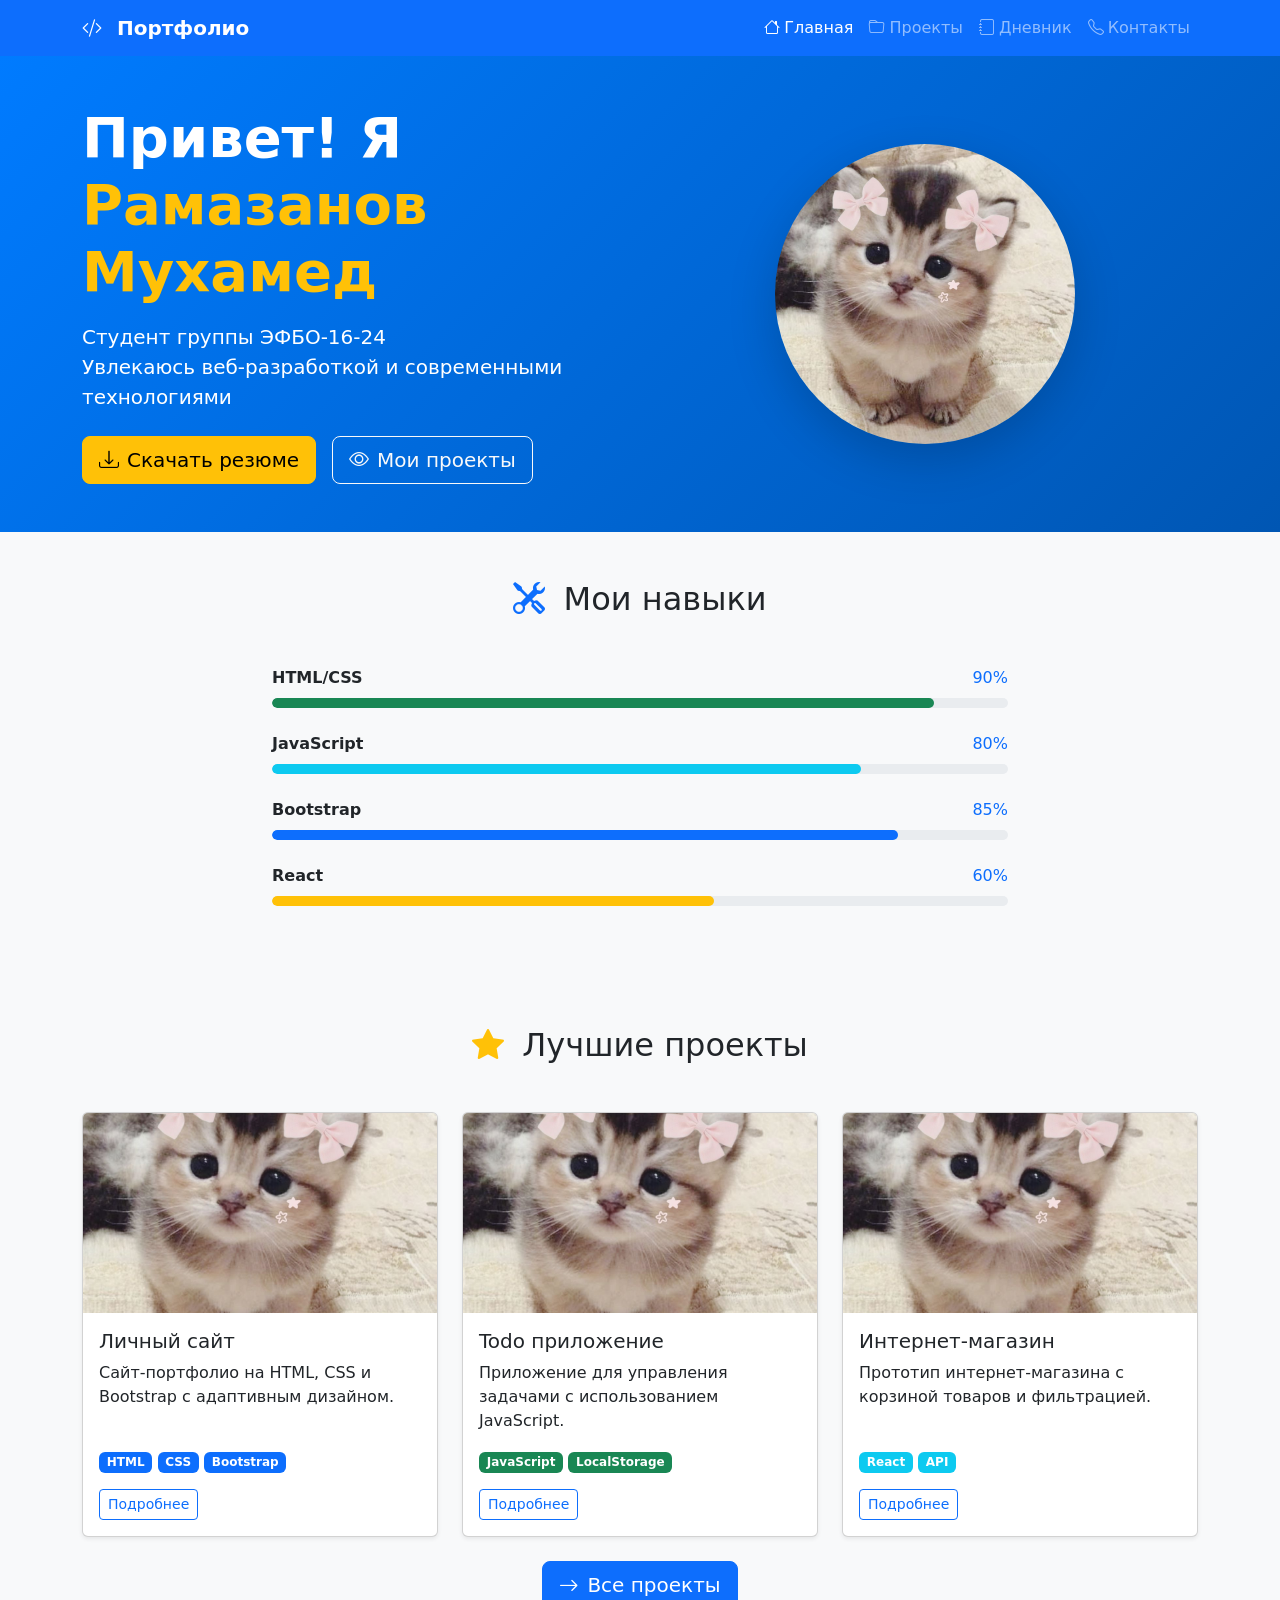
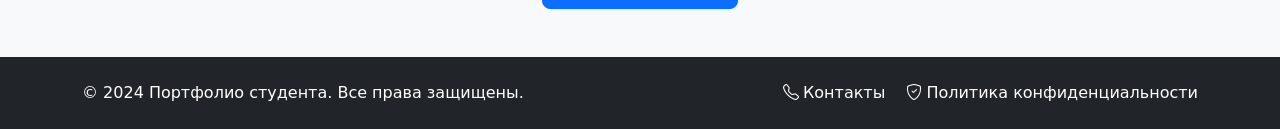
==== index.html @ 889ddb51 "ПР13" ====
<!DOCTYPE html>
<html lang="ru">
<head>
    <meta charset="UTF-8">
    <meta name="viewport" content="width=device-width, initial-scale=1.0">
    <title>Главная - Портфолио студента</title>
    <!-- Bootstrap CSS -->
    <link href="https://cdn.jsdelivr.net/npm/bootstrap@5.3.2/dist/css/bootstrap.min.css" rel="stylesheet">
    <!-- Bootstrap Icons -->
    <link rel="stylesheet" href="https://cdn.jsdelivr.net/npm/bootstrap-icons@1.11.1/font/bootstrap-icons.css">
    <!-- Custom CSS -->
    <link rel="stylesheet" href="styles/styles.css">
</head>
<body class="bg-light">
    <!-- Navigation -->
    <nav class="navbar navbar-expand-lg navbar-dark bg-primary sticky-top">
        <div class="container">
            <a class="navbar-brand fw-bold" href="index.html">
                <i class="bi bi-code-slash me-2"></i>
                Портфолио
            </a>
            <button class="navbar-toggler" type="button" data-bs-toggle="collapse" data-bs-target="#navbarNav">
                <span class="navbar-toggler-icon"></span>
            </button>
            <div class="collapse navbar-collapse" id="navbarNav">
                <ul class="navbar-nav ms-auto">
                    <li class="nav-item">
                        <a class="nav-link active" href="index.html">
                            <i class="bi bi-house me-1"></i>Главная
                        </a>
                    </li>
                    <li class="nav-item">
                        <a class="nav-link" href="pages/projects.html">
                            <i class="bi bi-folder me-1"></i>Проекты
                        </a>
                    </li>
                    <li class="nav-item">
                        <a class="nav-link" href="pages/diary.html">
                            <i class="bi bi-journal me-1"></i>Дневник
                        </a>
                    </li>
                    <li class="nav-item">
                        <a class="nav-link" href="pages/contacts.html">
                            <i class="bi bi-telephone me-1"></i>Контакты
                        </a>
                    </li>
                </ul>
            </div>
        </div>
    </nav>

    <!-- Hero Section -->
    <section class="hero-section bg-primary text-white py-5">
        <div class="container">
            <div class="row align-items-center">
                <div class="col-lg-6">
                    <h1 class="display-4 fw-bold mb-3">Привет! Я <span class="text-warning">Рамазанов Мухамед</span></h1>
                    <p class="lead mb-4">
                        Студент группы ЭФБО-16-24<br>
                        Увлекаюсь веб-разработкой и современными технологиями
                    </p>
                    <div class="d-flex gap-3 flex-wrap">
                        <a href="assets/resume.pdf" class="btn btn-warning btn-lg" download>
                            <i class="bi bi-download me-2"></i>Скачать резюме
                        </a>
                        <a href="pages/projects.html" class="btn btn-outline-light btn-lg">
                            <i class="bi bi-eye me-2"></i>Мои проекты
                        </a>
                    </div>
                </div>
                <div class="col-lg-6 text-center">
                    <img src="images/photo.jpg" alt="Фото студента" 
                         class="img-fluid rounded-circle shadow-lg" 
                         style="width: 300px; height: 300px; object-fit: cover;">
                </div>
            </div>
        </div>
    </section>

    <!-- Skills Section -->
    <section class="skills-section py-5">
        <div class="container">
            <h2 class="text-center mb-5">
                <i class="bi bi-tools text-primary me-2"></i>
                Мои навыки
            </h2>
            
            <div class="row justify-content-center">
                <div class="col-md-8">
                    <!-- HTML/CSS -->
                    <div class="skill-item mb-4">
                        <div class="d-flex justify-content-between mb-2">
                            <span class="fw-semibold">HTML/CSS</span>
                            <span class="text-primary">90%</span>
                        </div>
                        <div class="progress" style="height: 10px;">
                            <div class="progress-bar bg-success" role="progressbar" style="width: 90%"></div>
                        </div>
                    </div>

                    <!-- JavaScript -->
                    <div class="skill-item mb-4">
                        <div class="d-flex justify-content-between mb-2">
                            <span class="fw-semibold">JavaScript</span>
                            <span class="text-primary">80%</span>
                        </div>
                        <div class="progress" style="height: 10px;">
                            <div class="progress-bar bg-info" role="progressbar" style="width: 80%"></div>
                        </div>
                    </div>

                    <!-- Bootstrap -->
                    <div class="skill-item mb-4">
                        <div class="d-flex justify-content-between mb-2">
                            <span class="fw-semibold">Bootstrap</span>
                            <span class="text-primary">85%</span>
                        </div>
                        <div class="progress" style="height: 10px;">
                            <div class="progress-bar bg-primary" role="progressbar" style="width: 85%"></div>
                        </div>
                    </div>

                    <!-- React -->
                    <div class="skill-item mb-4">
                        <div class="d-flex justify-content-between mb-2">
                            <span class="fw-semibold">React</span>
                            <span class="text-primary">60%</span>
                        </div>
                        <div class="progress" style="height: 10px;">
                            <div class="progress-bar bg-warning" role="progressbar" style="width: 60%"></div>
                        </div>
                    </div>
                </div>
            </div>
        </div>
    </section>

    <!-- Projects Section -->
    <section class="projects-section bg-light py-5">
        <div class="container">
            <h2 class="text-center mb-5">
                <i class="bi bi-star-fill text-warning me-2"></i>
                Лучшие проекты
            </h2>
            
            <div class="row g-4">
                <!-- Project 1 -->
                <div class="col-md-4">
                    <div class="card h-100 shadow-sm project-card">
                        <img src="images/projects/project1.jpg" class="card-img-top" alt="Личный сайт" style="height: 200px; object-fit: cover;">
                        <div class="card-body d-flex flex-column">
                            <h5 class="card-title">Личный сайт</h5>
                            <p class="card-text flex-grow-1">
                                Сайт-портфолио на HTML, CSS и Bootstrap с адаптивным дизайном.
                            </p>
                            <div class="mt-auto">
                                <div class="mb-3">
                                    <span class="badge bg-primary">HTML</span>
                                    <span class="badge bg-primary">CSS</span>
                                    <span class="badge bg-primary">Bootstrap</span>
                                </div>
                                <a href="pages/projects.html" class="btn btn-outline-primary btn-sm">Подробнее</a>
                            </div>
                        </div>
                    </div>
                </div>

                <!-- Project 2 -->
                <div class="col-md-4">
                    <div class="card h-100 shadow-sm project-card">
                        <img src="images/projects/project2.jpg" class="card-img-top" alt="Todo приложение" style="height: 200px; object-fit: cover;">
                        <div class="card-body d-flex flex-column">
                            <h5 class="card-title">Todo приложение</h5>
                            <p class="card-text flex-grow-1">
                                Приложение для управления задачами с использованием JavaScript.
                            </p>
                            <div class="mt-auto">
                                <div class="mb-3">
                                    <span class="badge bg-success">JavaScript</span>
                                    <span class="badge bg-success">LocalStorage</span>
                                </div>
                                <a href="pages/projects.html" class="btn btn-outline-primary btn-sm">Подробнее</a>
                            </div>
                        </div>
                    </div>
                </div>

                <!-- Project 3 -->
                <div class="col-md-4">
                    <div class="card h-100 shadow-sm project-card">
                        <img src="images/projects/project3.jpg" class="card-img-top" alt="Интернет-магазин" style="height: 200px; object-fit: cover;">
                        <div class="card-body d-flex flex-column">
                            <h5 class="card-title">Интернет-магазин</h5>
                            <p class="card-text flex-grow-1">
                                Прототип интернет-магазина с корзиной товаров и фильтрацией.
                            </p>
                            <div class="mt-auto">
                                <div class="mb-3">
                                    <span class="badge bg-info">React</span>
                                    <span class="badge bg-info">API</span>
                                </div>
                                <a href="pages/projects.html" class="btn btn-outline-primary btn-sm">Подробнее</a>
                            </div>
                        </div>
                    </div>
                </div>
            </div>

            <div class="text-center mt-4">
                <a href="pages/projects.html" class="btn btn-primary btn-lg">
                    <i class="bi bi-arrow-right me-2"></i>Все проекты
                </a>
            </div>
        </div>
    </section>

    <!-- Footer -->
    <footer class="bg-dark text-white py-4">
        <div class="container">
            <div class="row align-items-center">
                <div class="col-md-6">
                    <p class="mb-0">&copy; 2024 Портфолио студента. Все права защищены.</p>
                </div>
                <div class="col-md-6 text-md-end">
                    <a href="pages/contacts.html" class="text-white text-decoration-none me-3">
                        <i class="bi bi-telephone me-1"></i>Контакты
                    </a>
                    <a href="#" class="text-white text-decoration-none">
                        <i class="bi bi-shield-check me-1"></i>Политика конфиденциальности
                    </a>
                </div>
            </div>
        </div>
    </footer>

    <!-- Bootstrap JS -->
    <script src="https://cdn.jsdelivr.net/npm/bootstrap@5.3.2/dist/js/bootstrap.bundle.min.js"></script>
    <!-- Custom JS -->
    <script src="scripts/main.js"></script>
</body>
</html>
---- styles/styles.css ----
/* Custom styles for portfolio */
.hero-section {
    background: linear-gradient(135deg, #007bff 0%, #0056b3 100%);
}

.project-card {
    transition: transform 0.3s ease, box-shadow 0.3s ease;
}

.project-card:hover {
    transform: translateY(-5px);
    box-shadow: 0 10px 20px rgba(0,0,0,0.1) !important;
}

.skill-item .progress {
    border-radius: 10px;
}

.skill-item .progress-bar {
    border-radius: 10px;
}

/* Smooth scrolling */
html {
    scroll-behavior: smooth;
}
/* Projects page styles */
.filter-section {
    border-bottom: 1px solid #dee2e6;
}

.project-card {
    transition: transform 0.3s ease, box-shadow 0.3s ease;
}

.project-card:hover {
    transform: translateY(-5px);
    box-shadow: 0 8px 25px rgba(0,0,0,0.15) !important;
}

.card-img-wrapper {
    overflow: hidden;
}

.card-img-top {
    transition: transform 0.3s ease;
}

.project-card:hover .card-img-top {
    transform: scale(1.05);
}

.filter-btn.active {
    background-color: #007bff;
    color: white;
    border-color: #007bff;
}

/* Modal styles */
.modal-content {
    border: none;
    border-radius: 15px;
}

.modal-header {
    border-bottom: 1px solid #dee2e6;
    background-color: #f8f9fa;
    border-radius: 15px 15px 0 0;
}
/* Diary page styles */
.timeline {
    position: relative;
    padding-left: 30px;
}

.timeline::before {
    content: '';
    position: absolute;
    left: 15px;
    top: 0;
    bottom: 0;
    width: 2px;
    background: #dee2e6;
}

.timeline-item {
    position: relative;
    margin-bottom: 2rem;
    display: flex;
    align-items: flex-start;
}

.timeline-marker {
    position: absolute;
    left: -30px;
    width: 30px;
    height: 30px;
    border-radius: 50%;
    display: flex;
    align-items: center;
    justify-content: center;
    color: white;
    z-index: 2;
}

.timeline-content {
    flex: 1;
    background: white;
    padding: 1rem;
    border-radius: 8px;
    border: 1px solid #e9ecef;
}

.timeline-item.completed .timeline-content {
    border-left: 4px solid #28a745;
}

.timeline-item.in-progress .timeline-content {
    border-left: 4px solid #ffc107;
}

.timeline-item.planned .timeline-content {
    border-left: 4px solid #6c757d;
}

.course-item:not(:last-child) {
    border-bottom: 1px solid #e9ecef;
    padding-bottom: 1rem;
}

.stat-item {
    padding: 0.5rem;
}

.stat-item .h4 {
    font-weight: 700;
}

/* Modal styles */
.modal-content {
    border-radius: 15px;
}

.form-check {
    margin-bottom: 0.5rem;
}

/* Responsive */
@media (max-width: 768px) {
    .timeline {
        padding-left: 20px;
    }
    
    .timeline-marker {
        left: -20px;
        width: 25px;
        height: 25px;
    }
    
    .timeline-marker i {
        font-size: 0.8rem;
    }
}
/* Contacts page styles */
.contact-item {
    transition: transform 0.2s ease;
}

.contact-item:hover {
    transform: translateX(5px);
}

.contact-icon {
    transition: transform 0.2s ease;
}

.contact-item:hover .contact-icon {
    transform: scale(1.1);
}

.social-link {
    transition: all 0.3s ease;
    padding: 10px;
    border-radius: 50%;
}

.social-link:hover {
    transform: translateY(-3px);
    background-color: #f8f9fa;
}

/* Form styles */
.form-control:focus,
.form-select:focus {
    border-color: #007bff;
    box-shadow: 0 0 0 0.2rem rgba(0, 123, 255, 0.25);
}

.form-control.is-valid,
.form-select.is-valid {
    border-color: #28a745;
}

.form-control.is-invalid,
.form-select.is-invalid {
    border-color: #dc3545;
}

/* Map placeholder */
.map-placeholder {
    background: linear-gradient(135deg, #6c757d 0%, #495057 100%);
}

/* Success modal */
.modal-content {
    border-radius: 15px;
    border: none;
}

/* Responsive adjustments */
@media (max-width: 768px) {
    .contact-item {
        padding: 0.5rem 0;
    }
    
    .social-link {
        padding: 8px;
    }
    
    .map-placeholder {
        height: 200px !important;
    }
    
    .map-placeholder .display-1 {
        font-size: 3rem;
    }
}

/* Loading state */
.btn:disabled {
    cursor: not-allowed;
}

/* Custom checkbox */
.form-check-input:checked {
    background-color: #007bff;
    border-color: #007bff;
}
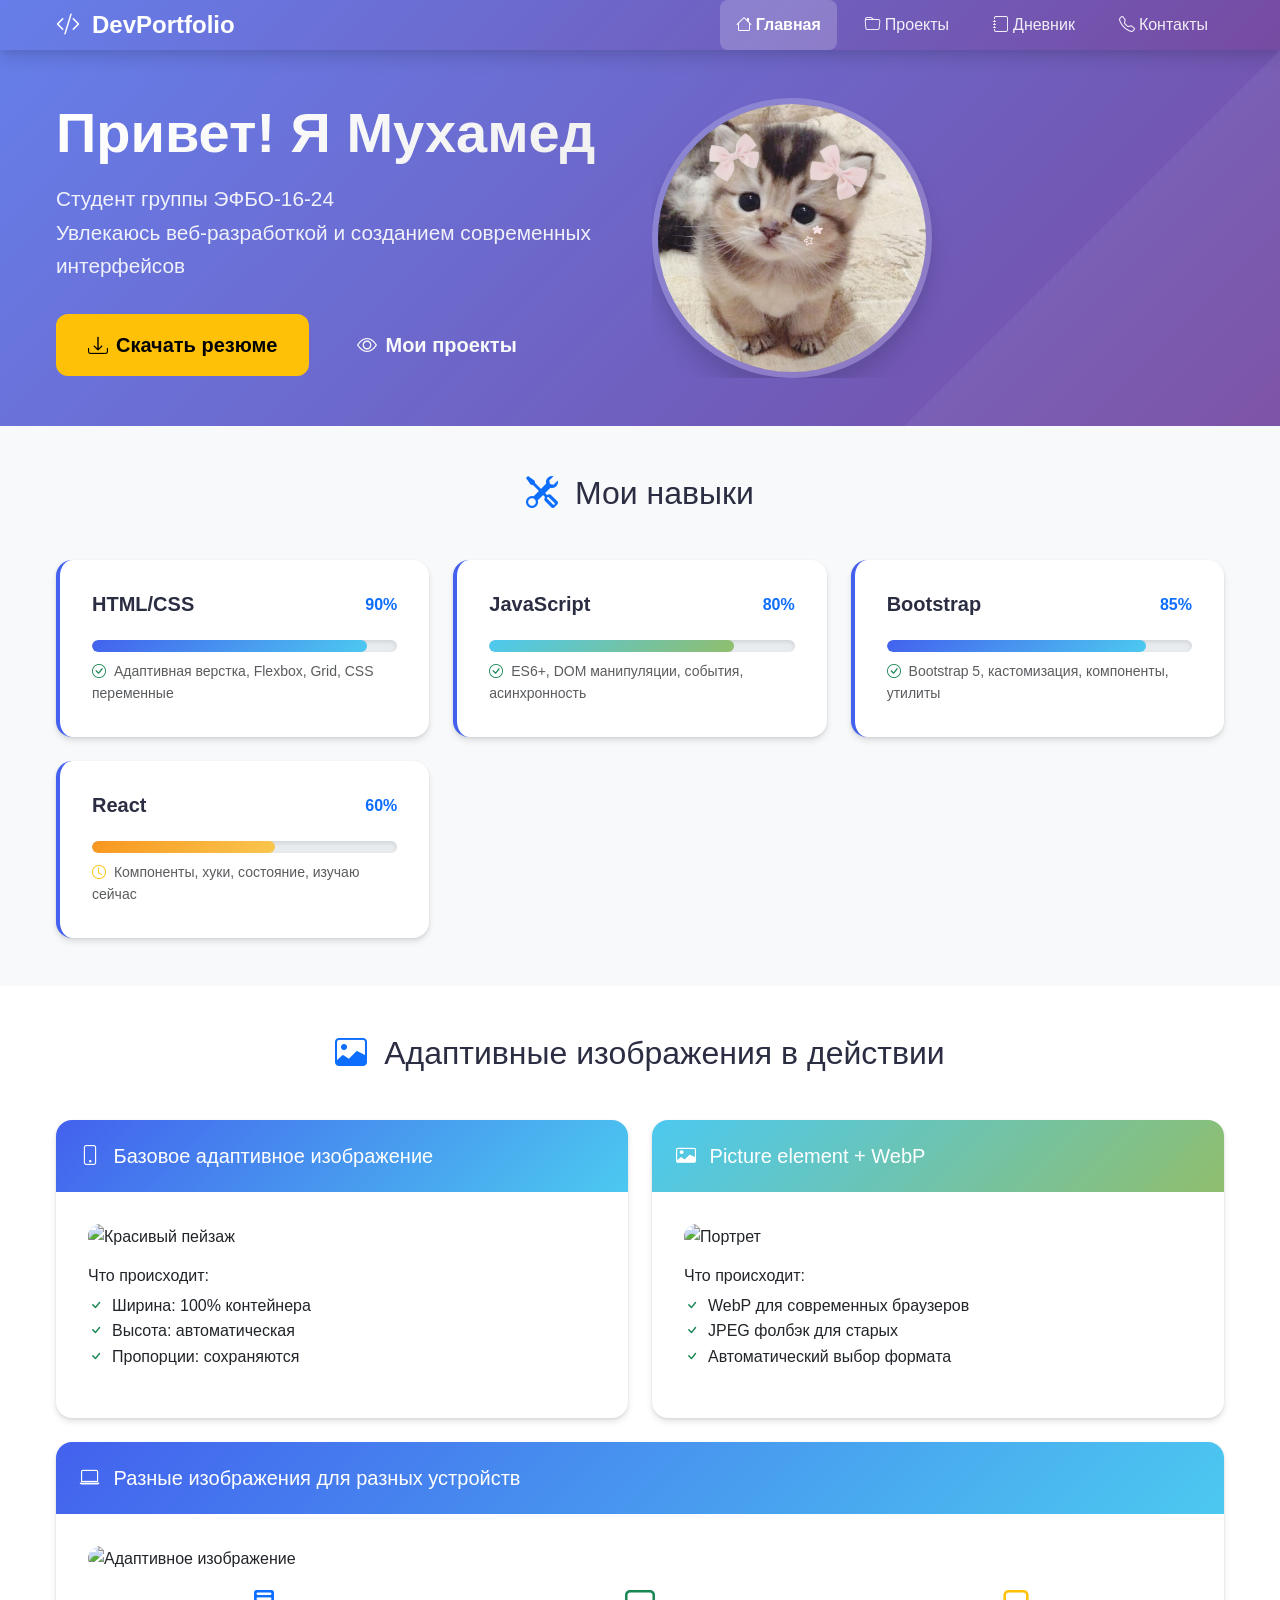
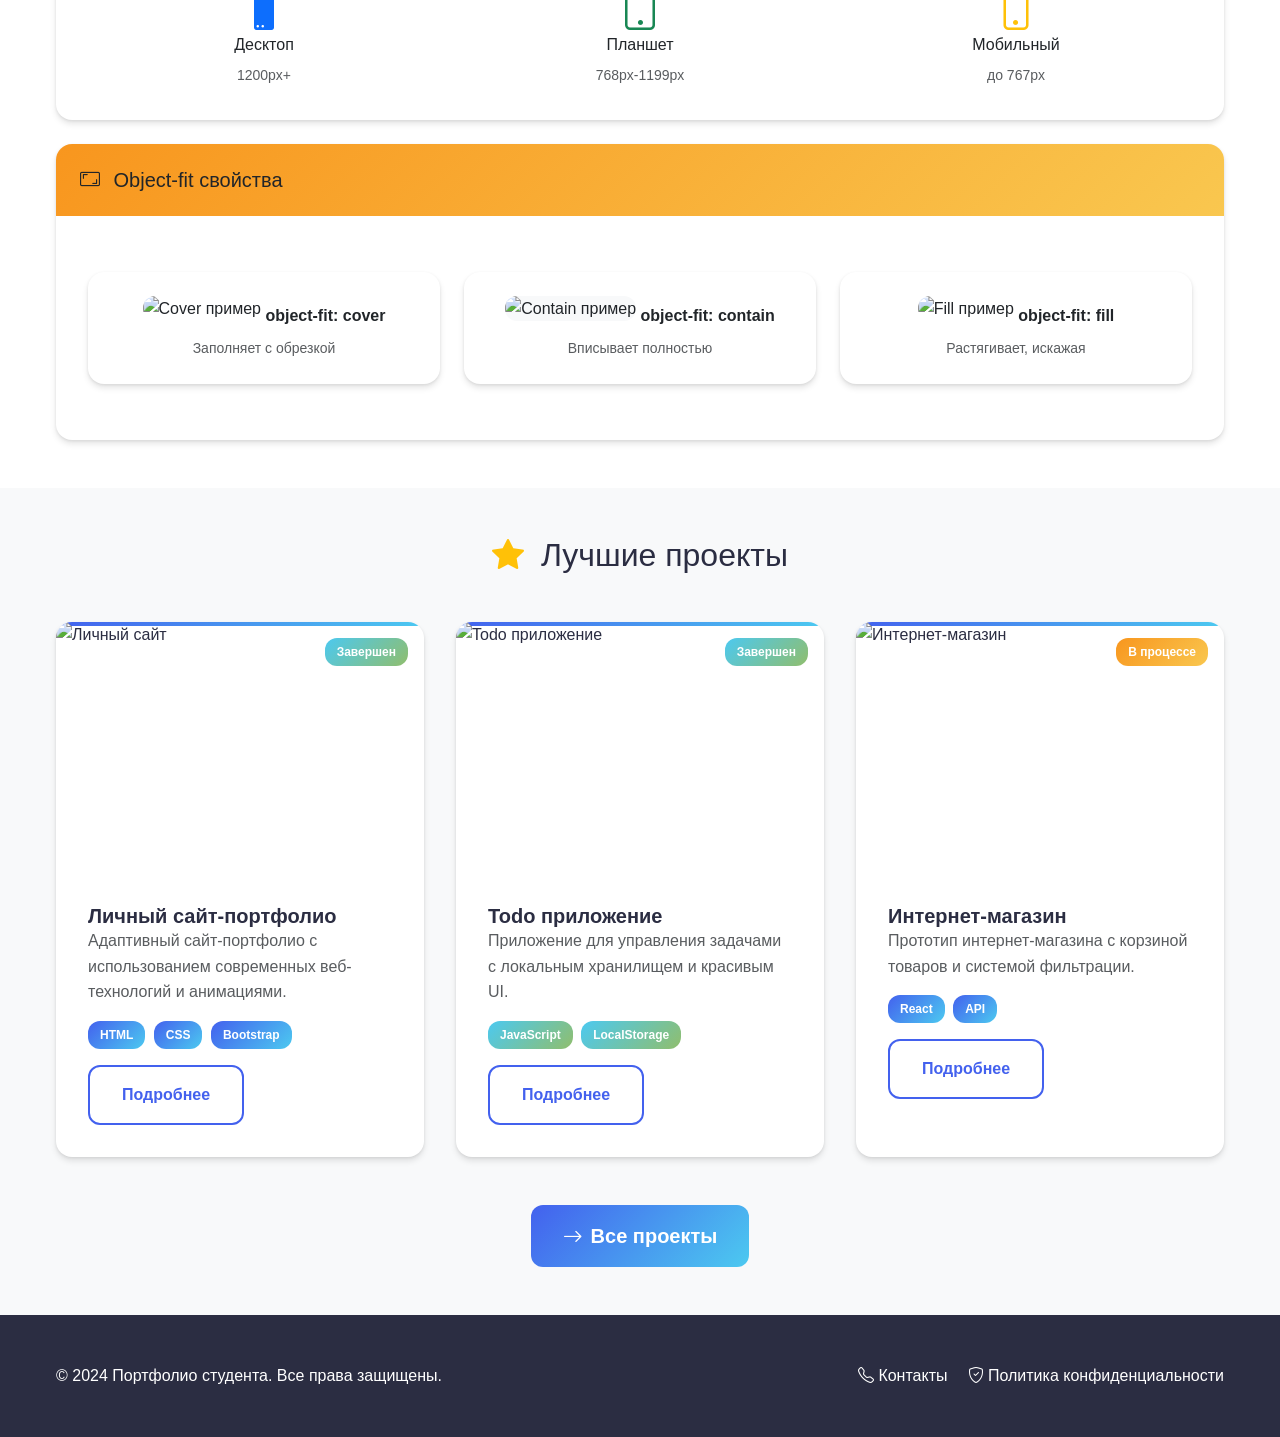
==== commit f00ff8d5: "ПР15-16" ====
--- a/index.html
+++ b/index.html
@@ -13,11 +13,11 @@
 </head>
 <body class="bg-light">
     <!-- Navigation -->
-    <nav class="navbar navbar-expand-lg navbar-dark bg-primary sticky-top">
-        <div class="container">
-            <a class="navbar-brand fw-bold" href="index.html">
-                <i class="bi bi-code-slash me-2"></i>
-                Портфолио
+    <nav class="navbar navbar-expand-lg navbar-dark">
+        <div class="container">
+            <a class="navbar-brand" href="index.html">
+                <i class="bi bi-code-slash"></i>
+                DevPortfolio
             </a>
             <button class="navbar-toggler" type="button" data-bs-toggle="collapse" data-bs-target="#navbarNav">
                 <span class="navbar-toggler-icon"></span>
@@ -50,16 +50,16 @@
     </nav>
 
     <!-- Hero Section -->
-    <section class="hero-section bg-primary text-white py-5">
+    <section class="hero-section">
         <div class="container">
             <div class="row align-items-center">
-                <div class="col-lg-6">
-                    <h1 class="display-4 fw-bold mb-3">Привет! Я <span class="text-warning">Рамазанов Мухамед</span></h1>
-                    <p class="lead mb-4">
+                <div class="col-lg-6 hero-content fade-in-up">
+                    <h1 class="hero-title">Привет! Я <span class="text-warning">Мухамед</span></h1>
+                    <p class="hero-subtitle">
                         Студент группы ЭФБО-16-24<br>
-                        Увлекаюсь веб-разработкой и современными технологиями
+                        Увлекаюсь веб-разработкой и созданием современных интерфейсов
                     </p>
-                    <div class="d-flex gap-3 flex-wrap">
+                    <div class="d-flex flex-wrap gap-3">
                         <a href="assets/resume.pdf" class="btn btn-warning btn-lg" download>
                             <i class="bi bi-download me-2"></i>Скачать резюме
                         </a>
@@ -69,144 +69,330 @@
                     </div>
                 </div>
                 <div class="col-lg-6 text-center">
-                    <img src="images/photo.jpg" alt="Фото студента" 
-                         class="img-fluid rounded-circle shadow-lg" 
-                         style="width: 300px; height: 300px; object-fit: cover;">
+                    <!-- Адаптивное изображение с Picture element -->
+                    <picture>
+                        
+                        <!-- JPEG для старых браузеров -->
+                        <source srcset="images/photo.jpg" type="image/jpeg">
+                        <!-- Фолбэк -->
+                        <img src="images/photo.jpg" 
+                             alt="Фото студента" 
+                             class="hero-photo responsive-image fade-in-up"
+                             loading="lazy"
+                             width="280"
+                             height="280">
+                    </picture>
                 </div>
             </div>
         </div>
     </section>
 
     <!-- Skills Section -->
-    <section class="skills-section py-5">
-        <div class="container">
-            <h2 class="text-center mb-5">
+    <section class="py-5">
+        <div class="container">
+            <h2 class="text-center mb-5 section-title">
                 <i class="bi bi-tools text-primary me-2"></i>
                 Мои навыки
             </h2>
             
-            <div class="row justify-content-center">
-                <div class="col-md-8">
-                    <!-- HTML/CSS -->
-                    <div class="skill-item mb-4">
-                        <div class="d-flex justify-content-between mb-2">
-                            <span class="fw-semibold">HTML/CSS</span>
-                            <span class="text-primary">90%</span>
-                        </div>
-                        <div class="progress" style="height: 10px;">
-                            <div class="progress-bar bg-success" role="progressbar" style="width: 90%"></div>
-                        </div>
-                    </div>
-
-                    <!-- JavaScript -->
-                    <div class="skill-item mb-4">
-                        <div class="d-flex justify-content-between mb-2">
-                            <span class="fw-semibold">JavaScript</span>
-                            <span class="text-primary">80%</span>
-                        </div>
-                        <div class="progress" style="height: 10px;">
-                            <div class="progress-bar bg-info" role="progressbar" style="width: 80%"></div>
-                        </div>
-                    </div>
-
-                    <!-- Bootstrap -->
-                    <div class="skill-item mb-4">
-                        <div class="d-flex justify-content-between mb-2">
-                            <span class="fw-semibold">Bootstrap</span>
-                            <span class="text-primary">85%</span>
-                        </div>
-                        <div class="progress" style="height: 10px;">
-                            <div class="progress-bar bg-primary" role="progressbar" style="width: 85%"></div>
-                        </div>
-                    </div>
-
-                    <!-- React -->
-                    <div class="skill-item mb-4">
-                        <div class="d-flex justify-content-between mb-2">
-                            <span class="fw-semibold">React</span>
-                            <span class="text-primary">60%</span>
-                        </div>
-                        <div class="progress" style="height: 10px;">
-                            <div class="progress-bar bg-warning" role="progressbar" style="width: 60%"></div>
-                        </div>
-                    </div>
+            <div class="skills-grid">
+                <div class="skill-card">
+                    <div class="d-flex justify-content-between mb-3">
+                        <h5 class="fw-bold">HTML/CSS</h5>
+                        <span class="text-primary fw-bold">90%</span>
+                    </div>
+                    <div class="progress">
+                        <div class="progress-bar bg-primary" style="width: 90%"></div>
+                    </div>
+                    <small class="text-muted mt-2 d-block">
+                        <i class="bi bi-check-circle text-success me-1"></i>
+                        Адаптивная верстка, Flexbox, Grid, CSS переменные
+                    </small>
+                </div>
+
+                <div class="skill-card">
+                    <div class="d-flex justify-content-between mb-3">
+                        <h5 class="fw-bold">JavaScript</h5>
+                        <span class="text-primary fw-bold">80%</span>
+                    </div>
+                    <div class="progress">
+                        <div class="progress-bar bg-success" style="width: 80%"></div>
+                    </div>
+                    <small class="text-muted mt-2 d-block">
+                        <i class="bi bi-check-circle text-success me-1"></i>
+                        ES6+, DOM манипуляции, события, асинхронность
+                    </small>
+                </div>
+
+                <div class="skill-card">
+                    <div class="d-flex justify-content-between mb-3">
+                        <h5 class="fw-bold">Bootstrap</h5>
+                        <span class="text-primary fw-bold">85%</span>
+                    </div>
+                    <div class="progress">
+                        <div class="progress-bar bg-info" style="width: 85%"></div>
+                    </div>
+                    <small class="text-muted mt-2 d-block">
+                        <i class="bi bi-check-circle text-success me-1"></i>
+                        Bootstrap 5, кастомизация, компоненты, утилиты
+                    </small>
+                </div>
+
+                <div class="skill-card">
+                    <div class="d-flex justify-content-between mb-3">
+                        <h5 class="fw-bold">React</h5>
+                        <span class="text-primary fw-bold">60%</span>
+                    </div>
+                    <div class="progress">
+                        <div class="progress-bar bg-warning" style="width: 60%"></div>
+                    </div>
+                    <small class="text-muted mt-2 d-block">
+                        <i class="bi bi-clock text-warning me-1"></i>
+                        Компоненты, хуки, состояние, изучаю сейчас
+                    </small>
                 </div>
             </div>
         </div>
     </section>
 
+    <!-- Adaptive Images Demo Section -->
+    <section class="py-5 bg-white">
+        <div class="container">
+            <h2 class="text-center mb-5 section-title">
+                <i class="bi bi-image text-primary me-2"></i>
+                Адаптивные изображения в действии
+            </h2>
+            
+            <div class="row g-4">
+                <!-- Техника 1: Базовое адаптивное изображение -->
+                <div class="col-md-6">
+                    <div class="card h-100">
+                        <div class="card-header bg-primary text-white">
+                            <h5 class="card-title mb-0">
+                                <i class="bi bi-phone me-2"></i>
+                                Базовое адаптивное изображение
+                            </h5>
+                        </div>
+                        <div class="card-body">
+                            <img src="images/landscape.jpg" 
+                                 alt="Красивый пейзаж" 
+                                 class="responsive-image"
+                                 loading="lazy">
+                            <div class="mt-3">
+                                <h6>Что происходит:</h6>
+                                <ul class="list-unstyled">
+                                    <li><i class="bi bi-check text-success me-2"></i>Ширина: 100% контейнера</li>
+                                    <li><i class="bi bi-check text-success me-2"></i>Высота: автоматическая</li>
+                                    <li><i class="bi bi-check text-success me-2"></i>Пропорции: сохраняются</li>
+                                </ul>
+                            </div>
+                        </div>
+                    </div>
+                </div>
+
+                <!-- Техника 2: Picture element -->
+                <div class="col-md-6">
+                    <div class="card h-100">
+                        <div class="card-header bg-success text-white">
+                            <h5 class="card-title mb-0">
+                                <i class="bi bi-card-image me-2"></i>
+                                Picture element + WebP
+                            </h5>
+                        </div>
+                        <div class="card-body">
+                            <picture>
+                                <source srcset="images/portrait.webp" type="image/webp">
+                                <source srcset="images/portrait.jpg" type="image/jpeg">
+                                <img src="images/portrait.jpg" 
+                                     alt="Портрет" 
+                                     class="responsive-image"
+                                     loading="lazy">
+                            </picture>
+                            <div class="mt-3">
+                                <h6>Что происходит:</h6>
+                                <ul class="list-unstyled">
+                                    <li><i class="bi bi-check text-success me-2"></i>WebP для современных браузеров</li>
+                                    <li><i class="bi bi-check text-success me-2"></i>JPEG фолбэк для старых</li>
+                                    <li><i class="bi bi-check text-success me-2"></i>Автоматический выбор формата</li>
+                                </ul>
+                            </div>
+                        </div>
+                    </div>
+                </div>
+
+                <!-- Техника 3: Разные изображения для разных экранов -->
+                <div class="col-12">
+                    <div class="card">
+                        <div class="card-header bg-info text-white">
+                            <h5 class="card-title mb-0">
+                                <i class="bi bi-laptop me-2"></i>
+                                Разные изображения для разных устройств
+                            </h5>
+                        </div>
+                        <div class="card-body">
+                            <picture>
+                                <source media="(min-width: 1200px)" srcset="images/wide-desktop.jpg">
+                                <source media="(min-width: 768px)" srcset="images/tablet.jpg">
+                                <img src="images/mobile.jpg" 
+                                     alt="Адаптивное изображение" 
+                                     class="responsive-image"
+                                     loading="lazy">
+                            </picture>
+                            <div class="row mt-3 text-center">
+                                <div class="col-md-4">
+                                    <i class="bi bi-pc display-6 text-primary"></i>
+                                    <h6>Десктоп</h6>
+                                    <small class="text-muted">1200px+</small>
+                                </div>
+                                <div class="col-md-4">
+                                    <i class="bi bi-tablet display-6 text-success"></i>
+                                    <h6>Планшет</h6>
+                                    <small class="text-muted">768px-1199px</small>
+                                </div>
+                                <div class="col-md-4">
+                                    <i class="bi bi-phone display-6 text-warning"></i>
+                                    <h6>Мобильный</h6>
+                                    <small class="text-muted">до 767px</small>
+                                </div>
+                            </div>
+                        </div>
+                    </div>
+                </div>
+
+                <!-- Техника 4: Object-fit демонстрация -->
+                <div class="col-12">
+                    <div class="card">
+                        <div class="card-header bg-warning text-dark">
+                            <h5 class="card-title mb-0">
+                                <i class="bi bi-aspect-ratio me-2"></i>
+                                Object-fit свойства
+                            </h5>
+                        </div>
+                        <div class="card-body">
+                            <div class="object-fit-demo">
+                                <div class="object-fit-item">
+                                    <img src="images/square.jpg" 
+                                         class="object-fit-cover" 
+                                         alt="Cover пример"
+                                         loading="lazy">
+                                    <span class="fw-bold">object-fit: cover</span>
+                                    <small class="text-muted d-block">Заполняет с обрезкой</small>
+                                </div>
+                                <div class="object-fit-item">
+                                    <img src="images/square.jpg" 
+                                         class="object-fit-contain" 
+                                         alt="Contain пример"
+                                         loading="lazy">
+                                    <span class="fw-bold">object-fit: contain</span>
+                                    <small class="text-muted d-block">Вписывает полностью</small>
+                                </div>
+                                <div class="object-fit-item">
+                                    <img src="images/square.jpg" 
+                                         class="object-fit-fill" 
+                                         alt="Fill пример"
+                                         loading="lazy">
+                                    <span class="fw-bold">object-fit: fill</span>
+                                    <small class="text-muted d-block">Растягивает, искажая</small>
+                                </div>
+                            </div>
+                        </div>
+                    </div>
+                </div>
+            </div>
+        </div>
+    </section>
+
     <!-- Projects Section -->
-    <section class="projects-section bg-light py-5">
-        <div class="container">
-            <h2 class="text-center mb-5">
+    <section class="py-5 bg-light">
+        <div class="container">
+            <h2 class="text-center mb-5 section-title">
                 <i class="bi bi-star-fill text-warning me-2"></i>
                 Лучшие проекты
             </h2>
             
-            <div class="row g-4">
+            <div class="projects-grid">
                 <!-- Project 1 -->
-                <div class="col-md-4">
-                    <div class="card h-100 shadow-sm project-card">
-                        <img src="images/projects/project1.jpg" class="card-img-top" alt="Личный сайт" style="height: 200px; object-fit: cover;">
-                        <div class="card-body d-flex flex-column">
-                            <h5 class="card-title">Личный сайт</h5>
-                            <p class="card-text flex-grow-1">
-                                Сайт-портфолио на HTML, CSS и Bootstrap с адаптивным дизайном.
-                            </p>
-                            <div class="mt-auto">
-                                <div class="mb-3">
-                                    <span class="badge bg-primary">HTML</span>
-                                    <span class="badge bg-primary">CSS</span>
-                                    <span class="badge bg-primary">Bootstrap</span>
-                                </div>
-                                <a href="pages/projects.html" class="btn btn-outline-primary btn-sm">Подробнее</a>
-                            </div>
-                        </div>
+                <div class="project-card">
+                    <div class="position-relative">
+                        <!-- Адаптивное изображение проекта -->
+                        <picture>
+                            <source srcset="images/projects/project1.webp" type="image/webp">
+                            <source srcset="images/projects/project1.jpg" type="image/jpeg">
+                            <img src="images/projects/project1.jpg" 
+                                 class="project-card-img responsive-image" 
+                                 alt="Личный сайт"
+                                 loading="lazy">
+                        </picture>
+                        <span class="position-absolute top-0 end-0 badge bg-success m-3">Завершен</span>
+                    </div>
+                    <div class="card-body">
+                        <h5 class="card-title fw-bold">Личный сайт-портфолио</h5>
+                        <p class="card-text text-muted">
+                            Адаптивный сайт-портфолио с использованием современных веб-технологий и анимациями.
+                        </p>
+                        <div class="mb-3">
+                            <span class="badge bg-primary me-1">HTML</span>
+                            <span class="badge bg-primary me-1">CSS</span>
+                            <span class="badge bg-primary">Bootstrap</span>
+                        </div>
+                        <a href="pages/projects.html" class="btn btn-outline-primary">Подробнее</a>
                     </div>
                 </div>
 
                 <!-- Project 2 -->
-                <div class="col-md-4">
-                    <div class="card h-100 shadow-sm project-card">
-                        <img src="images/projects/project2.jpg" class="card-img-top" alt="Todo приложение" style="height: 200px; object-fit: cover;">
-                        <div class="card-body d-flex flex-column">
-                            <h5 class="card-title">Todo приложение</h5>
-                            <p class="card-text flex-grow-1">
-                                Приложение для управления задачами с использованием JavaScript.
-                            </p>
-                            <div class="mt-auto">
-                                <div class="mb-3">
-                                    <span class="badge bg-success">JavaScript</span>
-                                    <span class="badge bg-success">LocalStorage</span>
-                                </div>
-                                <a href="pages/projects.html" class="btn btn-outline-primary btn-sm">Подробнее</a>
-                            </div>
-                        </div>
+                <div class="project-card">
+                    <div class="position-relative">
+                        <picture>
+                            <source srcset="images/projects/project2.webp" type="image/webp">
+                            <source srcset="images/projects/project2.jpg" type="image/jpeg">
+                            <img src="images/projects/project2.jpg" 
+                                 class="project-card-img responsive-image" 
+                                 alt="Todo приложение"
+                                 loading="lazy">
+                        </picture>
+                        <span class="position-absolute top-0 end-0 badge bg-success m-3">Завершен</span>
+                    </div>
+                    <div class="card-body">
+                        <h5 class="card-title fw-bold">Todo приложение</h5>
+                        <p class="card-text text-muted">
+                            Приложение для управления задачами с локальным хранилищем и красивым UI.
+                        </p>
+                        <div class="mb-3">
+                            <span class="badge bg-success me-1">JavaScript</span>
+                            <span class="badge bg-success">LocalStorage</span>
+                        </div>
+                        <a href="pages/projects.html" class="btn btn-outline-primary">Подробнее</a>
                     </div>
                 </div>
 
                 <!-- Project 3 -->
-                <div class="col-md-4">
-                    <div class="card h-100 shadow-sm project-card">
-                        <img src="images/projects/project3.jpg" class="card-img-top" alt="Интернет-магазин" style="height: 200px; object-fit: cover;">
-                        <div class="card-body d-flex flex-column">
-                            <h5 class="card-title">Интернет-магазин</h5>
-                            <p class="card-text flex-grow-1">
-                                Прототип интернет-магазина с корзиной товаров и фильтрацией.
-                            </p>
-                            <div class="mt-auto">
-                                <div class="mb-3">
-                                    <span class="badge bg-info">React</span>
-                                    <span class="badge bg-info">API</span>
-                                </div>
-                                <a href="pages/projects.html" class="btn btn-outline-primary btn-sm">Подробнее</a>
-                            </div>
-                        </div>
-                    </div>
-                </div>
-            </div>
-
-            <div class="text-center mt-4">
+                <div class="project-card">
+                    <div class="position-relative">
+                        <picture>
+                            <source srcset="images/projects/project3.webp" type="image/webp">
+                            <source srcset="images/projects/project3.jpg" type="image/jpeg">
+                            <img src="images/projects/project3.jpg" 
+                                 class="project-card-img responsive-image" 
+                                 alt="Интернет-магазин"
+                                 loading="lazy">
+                        </picture>
+                        <span class="position-absolute top-0 end-0 badge bg-warning m-3">В процессе</span>
+                    </div>
+                    <div class="card-body">
+                        <h5 class="card-title fw-bold">Интернет-магазин</h5>
+                        <p class="card-text text-muted">
+                            Прототип интернет-магазина с корзиной товаров и системой фильтрации.
+                        </p>
+                        <div class="mb-3">
+                            <span class="badge bg-info me-1">React</span>
+                            <span class="badge bg-info">API</span>
+                        </div>
+                        <a href="pages/projects.html" class="btn btn-outline-primary">Подробнее</a>
+                    </div>
+                </div>
+            </div>
+
+            <div class="text-center mt-5">
                 <a href="pages/projects.html" class="btn btn-primary btn-lg">
                     <i class="bi bi-arrow-right me-2"></i>Все проекты
                 </a>
@@ -215,7 +401,7 @@
     </section>
 
     <!-- Footer -->
-    <footer class="bg-dark text-white py-4">
+    <footer class="footer">
         <div class="container">
             <div class="row align-items-center">
                 <div class="col-md-6">
